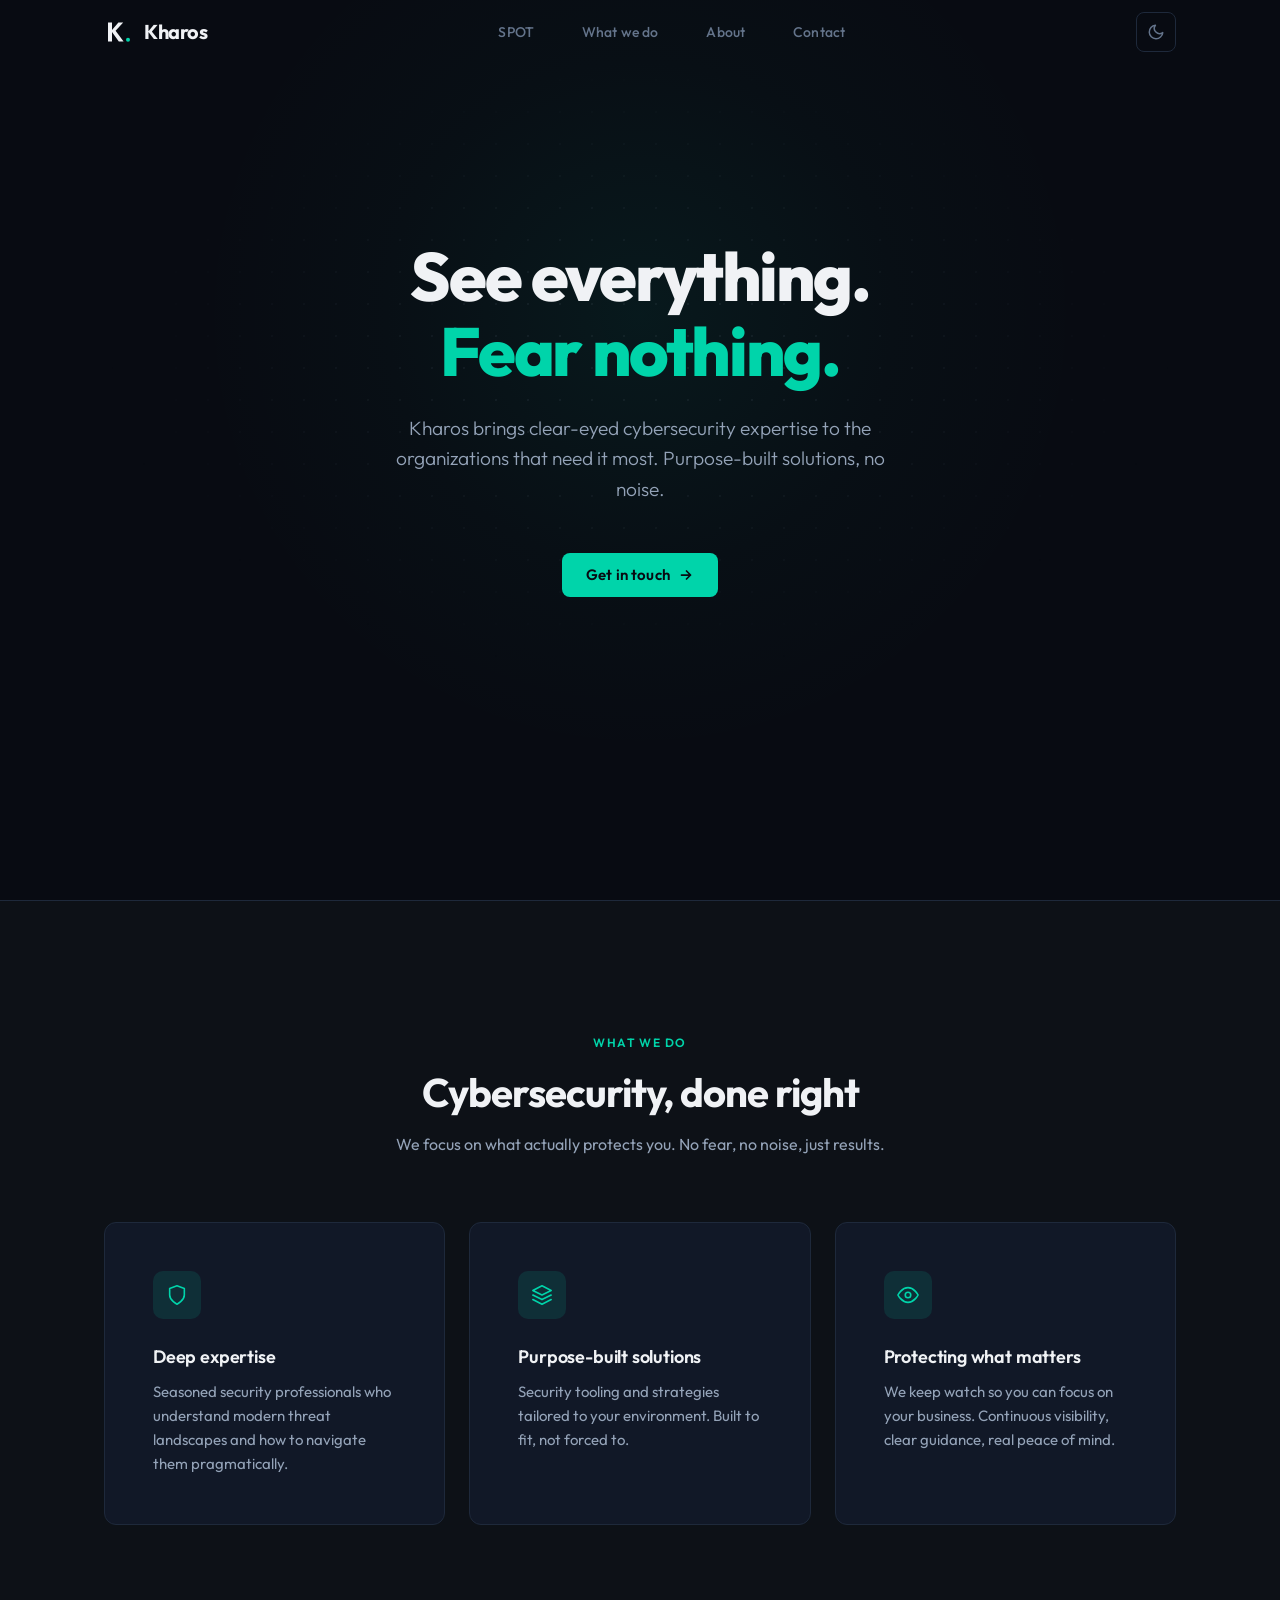
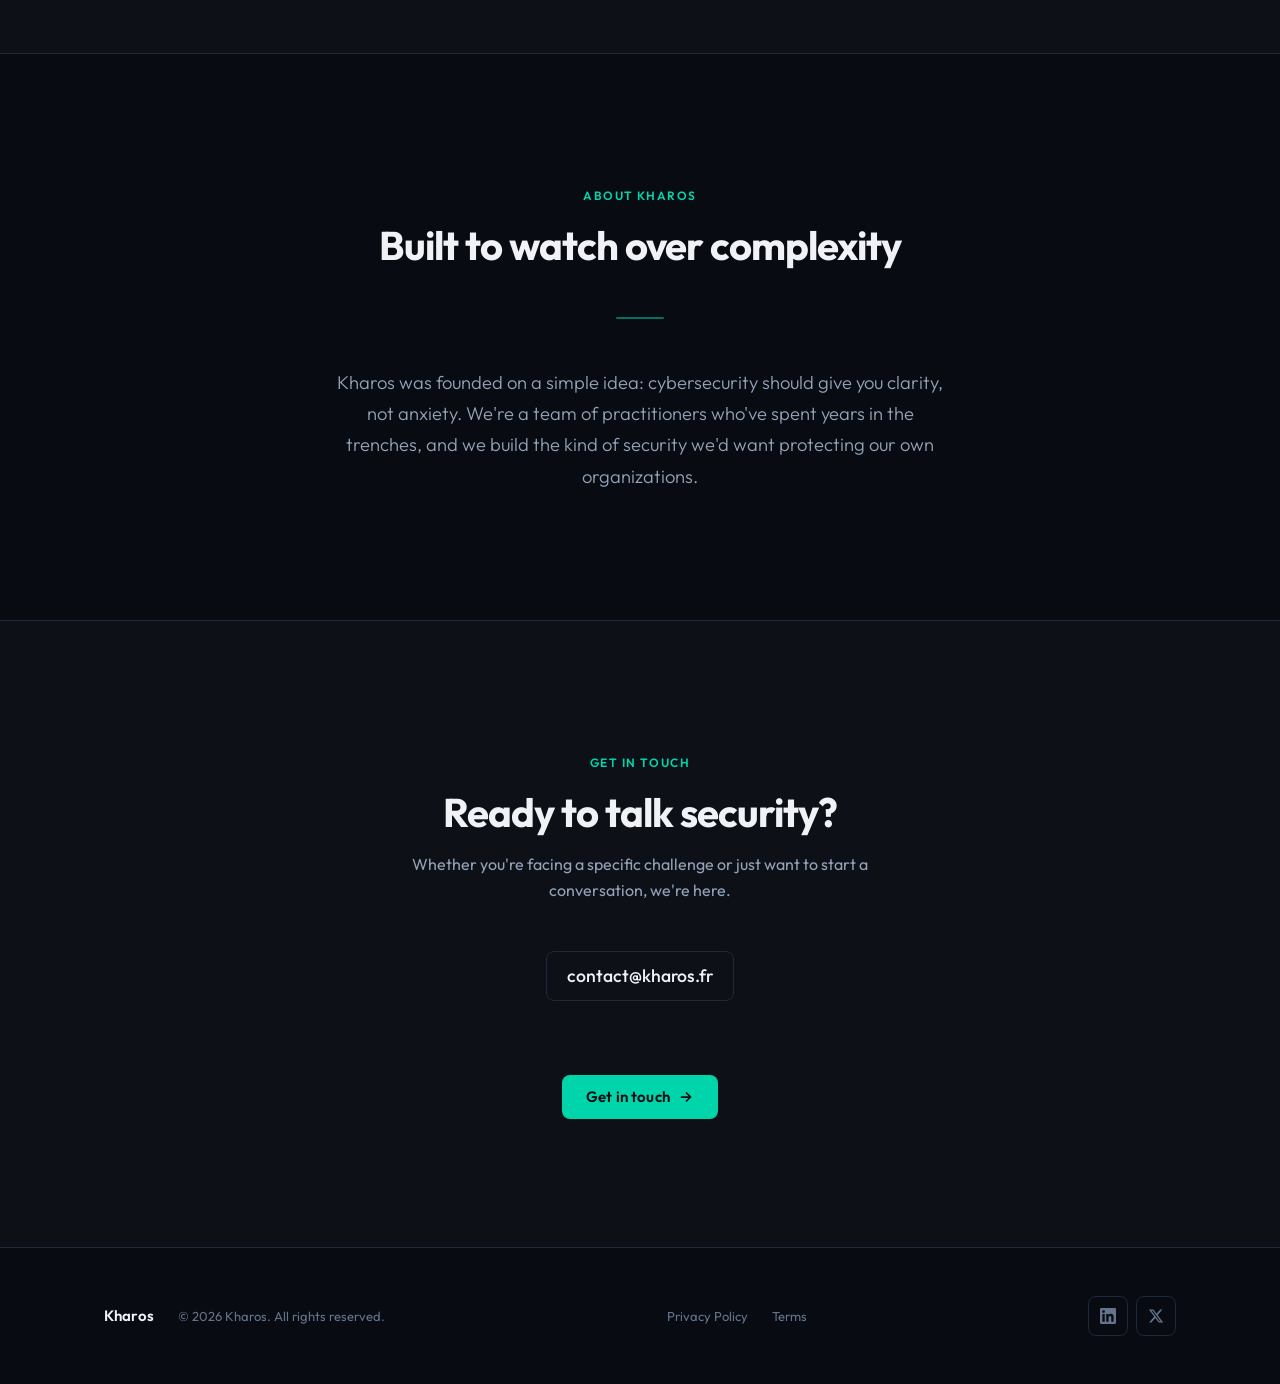
==== index.html @ 01a0dfa3 "initial commit" ====
<!doctype html>
<html lang="en" data-theme="dark">
  <head>
    <meta charset="UTF-8" />
    <meta name="viewport" content="width=device-width, initial-scale=1.0" />
    <title>Kharos | See Everything. Fear Nothing.</title>
    <meta
      name="description"
      content="Kharos delivers modern cybersecurity expertise and purpose-built security solutions. We protect what matters most."
    />
    <meta name="keywords" content="cybersecurity, security solutions, threat protection, Kharos" />
    <meta property="og:title" content="Kharos | See Everything. Fear Nothing." />
    <meta property="og:description" content="Modern cybersecurity expertise and purpose-built security solutions." />
    <meta property="og:type" content="website" />
    <meta property="og:url" content="https://kharos.fr" />
    <meta name="twitter:card" content="summary_large_image" />
    <link rel="canonical" href="https://kharos.fr" />
    <link rel="icon" type="image/svg+xml" href="logo-dark.svg" id="favicon" />

    <!-- Fonts -->
    <link rel="preconnect" href="https://fonts.googleapis.com" />
    <link rel="preconnect" href="https://fonts.gstatic.com" crossorigin />
    <link href="https://fonts.googleapis.com/css2?family=Outfit:wght@300;400;500;600;700;800&display=swap" rel="stylesheet" />

    <!-- Styles -->
    <link rel="stylesheet" href="styles.css" />
  </head>
  <body data-page="home">
    <!-- ==================== NAVIGATION ==================== -->
    <nav class="nav" id="nav" role="navigation" aria-label="Main navigation">
      <div class="container">
        <a href="index.html" class="nav-logo" aria-label="Kharos home">
          <img src="logo-dark.svg" alt="Kharos logo" width="24" height="24" class="logo-dark" />
          <img src="logo-light.svg" alt="Kharos logo" width="24" height="24" class="logo-light" />
          Kharos
        </a>
        <ul class="nav-links" id="navLinks" role="list">
          <li><a href="spot.html" data-i18n="nav.spot">SPOT</a></li>
          <li><a href="#services" data-i18n="nav.whatWeDo">What we do</a></li>
          <li><a href="#mission" data-i18n="nav.about">About</a></li>
          <li><a href="#contact" data-i18n="nav.contact">Contact</a></li>
        </ul>
        <div class="nav-right">
          <!-- <button class="lang-toggle" id="langToggle" aria-label="Switch language">FR</button> -->
          <button class="theme-toggle" id="themeToggle" aria-label="Toggle light/dark mode">
            <svg class="icon-moon" viewBox="0 0 24 24"><path d="M21 12.79A9 9 0 1 1 11.21 3a7 7 0 0 0 9.79 9.79z" /></svg>
            <svg class="icon-sun" viewBox="0 0 24 24">
              <circle cx="12" cy="12" r="5" />
              <line x1="12" y1="1" x2="12" y2="3" />
              <line x1="12" y1="21" x2="12" y2="23" />
              <line x1="4.22" y1="4.22" x2="5.64" y2="5.64" />
              <line x1="18.36" y1="18.36" x2="19.78" y2="19.78" />
              <line x1="1" y1="12" x2="3" y2="12" />
              <line x1="21" y1="12" x2="23" y2="12" />
              <line x1="4.22" y1="19.78" x2="5.64" y2="18.36" />
              <line x1="18.36" y1="5.64" x2="19.78" y2="4.22" />
            </svg>
          </button>
          <button class="nav-toggle" id="navToggle" aria-label="Toggle menu" aria-expanded="false">
            <span></span>
            <span></span>
            <span></span>
          </button>
        </div>
      </div>
    </nav>

    <!-- ==================== HERO ==================== -->
    <section class="hero" id="hero">
      <div class="hero-bg" aria-hidden="true"></div>
      <div class="hero-content">
        <h1 data-i18n-html="home.hero.headline">See everything.<br /><span class="accent">Fear nothing.</span></h1>
        <p data-i18n="home.hero.sub">
          Kharos brings clear-eyed cybersecurity expertise to the organizations that need it most. Purpose-built solutions, no noise.
        </p>
        <a href="#contact" class="btn btn-primary">
          <span data-i18n="home.hero.cta">Get in touch</span>
          <svg viewBox="0 0 16 16" fill="none" aria-hidden="true">
            <path d="M3.5 8h9M8.5 4l4 4-4 4" stroke="currentColor" stroke-width="1.75" stroke-linecap="round" stroke-linejoin="round" />
          </svg>
        </a>
      </div>
    </section>

    <!-- ==================== WHAT WE DO ==================== -->
    <section class="services" id="services">
      <div class="container">
        <div class="services-header fade-in">
          <span class="section-label" data-i18n="home.services.label">What we do</span>
          <h2 class="section-heading" data-i18n="home.services.heading">Cybersecurity, done right</h2>
          <p data-i18n="home.services.sub">We focus on what actually protects you. No fear, no noise, just results.</p>
        </div>

        <div class="cards">
          <div class="card fade-in">
            <div class="card-icon">
              <svg viewBox="0 0 24 24"><path d="M12 22s8-4 8-10V5l-8-3-8 3v7c0 6 8 10 8 10z" /></svg>
            </div>
            <h3 data-i18n="home.services.card1.title">Deep expertise</h3>
            <p data-i18n="home.services.card1.text">
              Seasoned security professionals who understand modern threat landscapes and how to navigate them pragmatically.
            </p>
          </div>

          <div class="card fade-in">
            <div class="card-icon">
              <svg viewBox="0 0 24 24">
                <path d="M12 2L2 7l10 5 10-5-10-5z" />
                <path d="M2 17l10 5 10-5" />
                <path d="M2 12l10 5 10-5" />
              </svg>
            </div>
            <h3 data-i18n="home.services.card2.title">Purpose-built solutions</h3>
            <p data-i18n="home.services.card2.text">Security tooling and strategies tailored to your environment. Built to fit, not forced to.</p>
          </div>

          <div class="card fade-in">
            <div class="card-icon">
              <svg viewBox="0 0 24 24">
                <path d="M1 12s4-8 11-8 11 8 11 8-4 8-11 8S1 12 1 12z" />
                <circle cx="12" cy="12" r="3" />
              </svg>
            </div>
            <h3 data-i18n="home.services.card3.title">Protecting what matters</h3>
            <p data-i18n="home.services.card3.text">
              We keep watch so you can focus on your business. Continuous visibility, clear guidance, real peace of mind.
            </p>
          </div>
        </div>
      </div>
    </section>

    <!-- ==================== MISSION / ABOUT ==================== -->
    <section class="mission" id="mission">
      <div class="container">
        <div class="mission-content fade-in">
          <span class="section-label" data-i18n="home.mission.label">About Kharos</span>
          <h2 class="section-heading" data-i18n="home.mission.heading">Built to watch over complexity</h2>
          <div class="divider" aria-hidden="true"></div>
          <p data-i18n="home.mission.text">
            Kharos was founded on a simple idea: cybersecurity should give you clarity, not anxiety. We're a team of practitioners who've spent years
            in the trenches, and we build the kind of security we'd want protecting our own organizations.
          </p>
        </div>
      </div>
    </section>

    <!-- ==================== CONTACT / CTA ==================== -->
    <section class="contact" id="contact">
      <div class="container">
        <div class="contact-content fade-in">
          <span class="section-label" data-i18n="home.contact.label">Get in touch</span>
          <h2 class="section-heading" data-i18n="home.contact.heading">Ready to talk security?</h2>
          <p style="margin-bottom: var(--space-2xl)" data-i18n="home.contact.text">
            Whether you're facing a specific challenge or just want to start a conversation, we're here.
          </p>
          <a href="mailto:contact@kharos.fr" class="contact-email">contact@kharos.fr</a>
          <br /><br />
          <a href="mailto:contact@kharos.fr" class="btn btn-primary">
            <span data-i18n="home.contact.cta">Get in touch</span>
            <svg viewBox="0 0 16 16" fill="none" aria-hidden="true">
              <path d="M3.5 8h9M8.5 4l4 4-4 4" stroke="currentColor" stroke-width="1.75" stroke-linecap="round" stroke-linejoin="round" />
            </svg>
          </a>
        </div>
      </div>
    </section>

    <!-- ==================== FOOTER ==================== -->
    <footer class="footer">
      <div class="container">
        <div class="footer-left">
          <span class="footer-brand">Kharos</span>
          <span class="footer-copy">&copy; 2026 Kharos. All rights reserved.</span>
        </div>
        <ul class="footer-links" role="list">
          <li><a href="#" data-i18n="footer.privacy">Privacy Policy</a></li>
          <li><a href="#" data-i18n="footer.terms">Terms</a></li>
        </ul>
        <div class="footer-social">
          <a href="#" aria-label="LinkedIn">
            <svg viewBox="0 0 24 24">
              <path
                d="M20.447 20.452h-3.554v-5.569c0-1.328-.027-3.037-1.852-3.037-1.853 0-2.136 1.445-2.136 2.939v5.667H9.351V9h3.414v1.561h.046c.477-.9 1.637-1.85 3.37-1.85 3.601 0 4.267 2.37 4.267 5.455v6.286zM5.337 7.433a2.062 2.062 0 01-2.063-2.065 2.064 2.064 0 112.063 2.065zm1.782 13.019H3.555V9h3.564v11.452zM22.225 0H1.771C.792 0 0 .774 0 1.729v20.542C0 23.227.792 24 1.771 24h20.451C23.2 24 24 23.227 24 22.271V1.729C24 .774 23.2 0 22.222 0h.003z"
              />
            </svg>
          </a>
          <a href="#" aria-label="X (Twitter)">
            <svg viewBox="0 0 24 24">
              <path
                d="M18.244 2.25h3.308l-7.227 8.26 8.502 11.24H16.17l-5.214-6.817L4.99 21.75H1.68l7.73-8.835L1.254 2.25H8.08l4.713 6.231zm-1.161 17.52h1.833L7.084 4.126H5.117z"
              />
            </svg>
          </a>
        </div>
      </div>
    </footer>

    <!-- Scripts -->
    <script src="main.js"></script>
    <script src="i18n.js"></script>
  </body>
</html>
---- styles.css ----
/* ==========================================================
   CSS CUSTOM PROPERTIES
   Edit these to quickly change colors, fonts, and spacing.
   ========================================================== */
:root {
    /* Background tones: deep navy-charcoal, not pure black */
    --bg-primary:    #080b12;
    --bg-secondary:  #0d1117;
    --bg-card:       #111827;
    --bg-card-hover: #161f2e;

    /* Accent: teal-cyan */
    --accent:        #00d4aa;
    --accent-dim:    rgba(0, 212, 170, 0.12);
    --accent-glow:   rgba(0, 212, 170, 0.25);

    /* Text */
    --text-primary:   #f0f2f5;
    --text-secondary: #94a3b8;
    --text-muted:     #64748b;

    /* Borders */
    --border:        #1e293b;
    --border-light:  #2d3a4d;

    /* Typography: follows 4pt baseline grid */
    --font-family:   'Outfit', sans-serif;
    --font-base:     1rem;       /* 16px */
    --line-height:   1.6;        /* 25.6px, comfortable for body text */

    /* Spacing scale: 8pt grid system */
    --space-xs:  0.25rem;  /* 4px */
    --space-sm:  0.5rem;   /* 8px */
    --space-md:  1rem;     /* 16px */
    --space-lg:  1.5rem;   /* 24px */
    --space-xl:  2rem;     /* 32px */
    --space-2xl: 3rem;     /* 48px */
    --space-3xl: 4rem;     /* 64px */
    --space-4xl: 6rem;     /* 96px */
    --space-5xl: 8rem;     /* 128px */

    /* Layout */
    --max-width:  1120px;
    --nav-height: 64px;      /* 8pt aligned */


    /* Nav overlay for scrolled state */
    --nav-bg: rgba(8, 11, 18, 0.85);
    --nav-mobile-bg: #080b12;
}

/* ==========================================================
   LIGHT MODE
   ========================================================== */
[data-theme="light"] {
    --bg-primary:    #ffffff;
    --bg-secondary:  #f8f9fb;
    --bg-card:       #f1f3f6;
    --bg-card-hover: #e8ebf0;

    --accent:        #00a884;
    --accent-dim:    rgba(0, 168, 132, 0.1);
    --accent-glow:   rgba(0, 168, 132, 0.2);

    --text-primary:   #0f1419;
    --text-secondary: #536471;
    --text-muted:     #8899a6;

    --border:        #e1e4e8;
    --border-light:  #cfd4da;

    --nav-bg: rgba(255, 255, 255, 0.85);
    --nav-mobile-bg: #ffffff;
}

/* ==========================================================
   RESET & BASE
   ========================================================== */
*, *::before, *::after {
    margin: 0;
    padding: 0;
    box-sizing: border-box;
}

html {
    scroll-behavior: smooth;
    -webkit-font-smoothing: antialiased;
    -moz-osx-font-smoothing: grayscale;
}

body {
    font-family: var(--font-family);
    font-size: var(--font-base);
    line-height: var(--line-height);
    color: var(--text-secondary);
    background-color: var(--bg-primary);
    overflow-x: hidden;
}

/* Prevent scroll when mobile menu is open (iOS-safe) */
body.menu-open {
    overflow: hidden;
    position: fixed;
    width: 100%;
    /* top is set dynamically via JS to preserve scroll position */
}

a {
    color: inherit;
    text-decoration: none;
}

img { max-width: 100%; display: block; }

/* Utility: constrain content width */
.container {
    width: 100%;
    max-width: var(--max-width);
    margin: 0 auto;
    padding: 0 var(--space-lg);
}

/* ==========================================================
   NAVIGATION
   ========================================================== */
.nav {
    position: fixed;
    top: 0;
    left: 0;
    right: 0;
    z-index: 100;
    height: var(--nav-height);
    display: flex;
    align-items: center;
    transition: background 0.3s ease, border-color 0.3s ease;
    border-bottom: 1px solid transparent;
}

.nav.scrolled {
    background: var(--nav-bg);
    backdrop-filter: blur(16px);
    -webkit-backdrop-filter: blur(16px);
    border-bottom-color: var(--border);
}

.nav .container {
    display: flex;
    align-items: center;
    justify-content: space-between;
}

.nav-logo {
    display: flex;
    align-items: center;
    gap: 0.5rem;
    font-size: 1.25rem;
    font-weight: 700;
    color: var(--text-primary);
    letter-spacing: -0.02em;
}

.nav-logo img {
    height: 24px;
    width: auto;
}

/* Toggle logo per theme */
.nav-logo .logo-dark  { display: block; }
.nav-logo .logo-light { display: none; }
[data-theme="light"] .nav-logo .logo-dark  { display: none; }
[data-theme="light"] .nav-logo .logo-light { display: block; }

.nav-links {
    display: flex;
    align-items: center;
    gap: var(--space-2xl);
    list-style: none;
}

.nav-links a {
    font-size: 0.875rem;
    font-weight: 500;
    color: var(--text-muted);
    transition: color 0.2s ease;
    letter-spacing: 0.01em;
}

.nav-links a:hover {
    color: var(--text-primary);
}

/* Theme toggle button in nav */
.theme-toggle {
    display: flex;
    align-items: center;
    justify-content: center;
    width: 40px;
    height: 40px;
    border-radius: 8px;
    border: 1px solid var(--border);
    background: transparent;
    color: var(--text-muted);
    cursor: pointer;
    transition: border-color 0.2s ease, color 0.2s ease;
    flex-shrink: 0;
}

.theme-toggle:hover {
    border-color: var(--border-light);
    color: var(--text-primary);
}

.theme-toggle svg {
    width: 18px;
    height: 18px;
    stroke: currentColor;
    fill: none;
    stroke-width: 2;
    stroke-linecap: round;
    stroke-linejoin: round;
}

/* Hide the inactive icon */
.theme-toggle .icon-moon  { display: block; }
.theme-toggle .icon-sun   { display: none; }
[data-theme="light"] .theme-toggle .icon-moon  { display: none; }
[data-theme="light"] .theme-toggle .icon-sun   { display: block; }

/* Mobile menu toggle */
.nav-toggle {
    display: none;
    background: none;
    border: none;
    cursor: pointer;
    padding: var(--space-sm);
}

.nav-toggle span {
    display: block;
    width: 22px;
    height: 2px;
    background: var(--text-primary);
    margin: 5px 0;
    border-radius: 1px;
    transition: transform 0.25s ease, opacity 0.25s ease;
}

.nav-toggle.active span:nth-child(1) {
    transform: translateY(7px) rotate(45deg);
}
.nav-toggle.active span:nth-child(2) {
    opacity: 0;
}
.nav-toggle.active span:nth-child(3) {
    transform: translateY(-7px) rotate(-45deg);
}

/* Desktop: nav-right holds lang toggle + theme toggle + hamburger */
.nav-right {
    display: flex;
    align-items: center;
    gap: var(--space-sm);
}

/* Language toggle */
.lang-toggle {
    display: flex;
    align-items: center;
    justify-content: center;
    width: 40px;
    height: 40px;
    border-radius: 8px;
    border: 1px solid var(--border);
    background: transparent;
    color: var(--text-muted);
    font-family: var(--font-family);
    font-size: 0.75rem;
    font-weight: 700;
    letter-spacing: 0.04em;
    cursor: pointer;
    transition: border-color 0.2s ease, color 0.2s ease;
    flex-shrink: 0;
}

.lang-toggle:hover {
    border-color: var(--border-light);
    color: var(--text-primary);
}

/* ==========================================================
   BUTTONS
   Min height 44px for touch targets (WCAG 2.5.5)
   ========================================================== */
.btn {
    display: inline-flex;
    align-items: center;
    justify-content: center;
    gap: 0.5rem;
    font-family: var(--font-family);
    font-size: 0.9375rem;
    font-weight: 600;
    min-height: 44px;
    padding: 0.625rem 1.5rem;
    border-radius: 8px;
    border: none;
    cursor: pointer;
    transition: all 0.25s ease;
    letter-spacing: 0.01em;
}

.btn-primary {
    background: var(--accent);
    color: #080b12;
}

[data-theme="light"] .btn-primary {
    color: #ffffff;
}

.btn-primary:hover {
    filter: brightness(1.1);
    box-shadow: 0 0 24px var(--accent-glow);
    transform: translateY(-1px);
}

.btn-outline {
    background: transparent;
    color: var(--text-primary);
    border: 1px solid var(--border-light);
}

.btn-outline:hover {
    border-color: var(--accent);
    color: var(--accent);
}

/* Button arrow */
.btn svg {
    width: 16px;
    height: 16px;
    transition: transform 0.2s ease;
}

.btn:hover svg {
    transform: translateX(3px);
}

/* ==========================================================
   SECTION DEFAULTS
   ========================================================== */
section {
    padding: var(--space-5xl) 0;
}

.section-label {
    display: inline-block;
    font-size: 0.75rem;
    font-weight: 600;
    letter-spacing: 0.12em;
    text-transform: uppercase;
    color: var(--accent);
    margin-bottom: var(--space-md);
}

.section-heading {
    font-size: clamp(1.75rem, 3.5vw, 2.5rem);
    font-weight: 700;
    color: var(--text-primary);
    line-height: 1.2;
    letter-spacing: -0.025em;
    margin-bottom: var(--space-md);
}

/* ==========================================================
   HERO
   ========================================================== */
.hero {
    position: relative;
    min-height: 100vh;
    display: flex;
    align-items: center;
    justify-content: center;
    text-align: center;
    padding-top: var(--nav-height);
    overflow: hidden;
}

/* Subtle radial grid background */
.hero-bg {
    position: absolute;
    inset: 0;
    z-index: 0;
    overflow: hidden;
}

/* Radial glow at center-top */
.hero-bg::before {
    content: '';
    position: absolute;
    top: -15%;
    left: 50%;
    transform: translateX(-50%);
    width: 900px;
    height: 900px;
    background: radial-gradient(
        ellipse at center,
        rgba(0, 212, 170, 0.07) 0%,
        rgba(0, 212, 170, 0.02) 40%,
        transparent 70%
    );
    pointer-events: none;
}

[data-theme="light"] .hero-bg::before {
    background: radial-gradient(
        ellipse at center,
        rgba(0, 168, 132, 0.06) 0%,
        rgba(0, 168, 132, 0.02) 40%,
        transparent 70%
    );
}

/* Dot grid overlay */
.hero-bg::after {
    content: '';
    position: absolute;
    inset: 0;
    background-image: radial-gradient(
        rgba(148, 163, 184, 0.08) 1px,
        transparent 1px
    );
    background-size: 32px 32px;
    mask-image: radial-gradient(ellipse 60% 50% at 50% 40%, black 20%, transparent 70%);
    -webkit-mask-image: radial-gradient(ellipse 60% 50% at 50% 40%, black 20%, transparent 70%);
    pointer-events: none;
}

[data-theme="light"] .hero-bg::after {
    background-image: radial-gradient(
        rgba(15, 20, 25, 0.06) 1px,
        transparent 1px
    );
}

.hero-content {
    position: relative;
    z-index: 1;
    max-width: 720px;
    padding: 0 var(--space-lg);
}

.hero h1 {
    font-size: clamp(2.5rem, 6.5vw, 4.25rem);
    font-weight: 800;
    color: var(--text-primary);
    line-height: 1.1;
    letter-spacing: -0.035em;
    margin-bottom: var(--space-lg);
}

/* Accent word in headline */
.hero h1 .accent {
    color: var(--accent);
}

.hero p {
    font-size: clamp(1.05rem, 2vw, 1.2rem);
    color: var(--text-secondary);
    max-width: 520px;
    margin: 0 auto var(--space-2xl);
    line-height: 1.6;
    font-weight: 300;
}

/* ==========================================================
   WHAT WE DO:3-card grid
   ========================================================== */
.services {
    background: var(--bg-secondary);
    border-top: 1px solid var(--border);
    border-bottom: 1px solid var(--border);
}

.services-header {
    text-align: center;
    max-width: 560px;
    margin: 0 auto var(--space-3xl);
}

.cards {
    display: grid;
    grid-template-columns: repeat(3, 1fr);
    gap: var(--space-lg);
}

.card {
    background: var(--bg-card);
    border: 1px solid var(--border);
    border-radius: 12px;
    padding: var(--space-2xl);
    transition: border-color 0.3s ease, background 0.3s ease;
}

.card:hover {
    border-color: var(--border-light);
    background: var(--bg-card-hover);
}

.card-icon {
    width: 48px;
    height: 48px;
    border-radius: 10px;
    background: var(--accent-dim);
    display: flex;
    align-items: center;
    justify-content: center;
    margin-bottom: var(--space-lg);
}

.card-icon svg {
    width: 22px;
    height: 22px;
    stroke: var(--accent);
    fill: none;
    stroke-width: 1.75;
    stroke-linecap: round;
    stroke-linejoin: round;
}

.card h3 {
    font-size: 1.125rem;
    font-weight: 600;
    color: var(--text-primary);
    margin-bottom: var(--space-sm);
    letter-spacing: -0.01em;
}

.card p {
    font-size: 0.9375rem;
    color: var(--text-secondary);
    line-height: 1.6;
}

/* ==========================================================
   MISSION / ABOUT
   ========================================================== */
.mission {
    text-align: center;
}

.mission-content {
    max-width: 620px;
    margin: 0 auto;
}

.mission-content p {
    font-size: clamp(1.05rem, 2vw, 1.15rem);
    color: var(--text-secondary);
    line-height: 1.7;
    font-weight: 300;
}

/* Divider line */
.divider {
    width: 48px;
    height: 2px;
    background: var(--accent);
    border-radius: 1px;
    margin: var(--space-2xl) auto;
    opacity: 0.5;
}

/* ==========================================================
   CONTACT / CTA
   ========================================================== */
.contact {
    background: var(--bg-secondary);
    border-top: 1px solid var(--border);
    text-align: center;
}

.contact-content {
    max-width: 520px;
    margin: 0 auto;
}

.contact-email {
    display: inline-block;
    font-size: 1.1rem;
    font-weight: 500;
    color: var(--text-primary);
    margin-bottom: var(--space-2xl);
    padding: 0.625rem 1.25rem;
    border: 1px solid var(--border);
    border-radius: 8px;
    transition: border-color 0.2s ease, color 0.2s ease;
}

.contact-email:hover {
    border-color: var(--accent);
    color: var(--accent);
}

/* ==========================================================
   FOOTER
   ========================================================== */
.footer {
    padding: var(--space-2xl) 0;
    border-top: 1px solid var(--border);
}

.footer .container {
    display: flex;
    align-items: center;
    justify-content: space-between;
    flex-wrap: wrap;
    gap: var(--space-md);
}

.footer-left {
    display: flex;
    align-items: center;
    gap: var(--space-lg);
}

.footer-brand {
    font-size: 0.9375rem;
    font-weight: 600;
    color: var(--text-primary);
}

.footer-copy {
    font-size: 0.8125rem;
    color: var(--text-muted);
}

.footer-links {
    display: flex;
    align-items: center;
    gap: var(--space-lg);
    list-style: none;
}

.footer-links a {
    font-size: 0.8125rem;
    color: var(--text-muted);
    transition: color 0.2s ease;
}

.footer-links a:hover {
    color: var(--text-primary);
}

/* Social icons:44px min touch target */
.footer-social {
    display: flex;
    align-items: center;
    gap: var(--space-sm);
}

.footer-social a {
    display: flex;
    align-items: center;
    justify-content: center;
    width: 40px;
    height: 40px;
    border-radius: 8px;
    border: 1px solid var(--border);
    transition: border-color 0.2s ease, color 0.2s ease;
    color: var(--text-muted);
}

.footer-social a:hover {
    border-color: var(--border-light);
    color: var(--text-primary);
}

.footer-social svg {
    width: 16px;
    height: 16px;
    fill: currentColor;
}

/* ==========================================================
   SCROLL ANIMATIONS
   ========================================================== */
.fade-in {
    opacity: 0;
    transform: translateY(20px);
    transition: opacity 0.6s ease, transform 0.6s ease;
}

.fade-in.visible {
    opacity: 1;
    transform: translateY(0);
}

/* Staggered delays for cards */
.card:nth-child(1) { transition-delay: 0s; }
.card:nth-child(2) { transition-delay: 0.1s; }
.card:nth-child(3) { transition-delay: 0.2s; }

/* ==========================================================
   RESPONSIVE
   ========================================================== */

/* Tablet & mobile */
@media (max-width: 768px) {
    section {
        padding: var(--space-4xl) 0;
    }

    .cards {
        grid-template-columns: 1fr;
        gap: var(--space-md);
    }

    .card {
        padding: var(--space-lg);
    }

    /* Mobile menu:fixed overlay */
    .nav-links {
        position: fixed;
        top: 0;
        left: 0;
        right: 0;
        bottom: 0;
        z-index: 99;
        flex-direction: column;
        align-items: center;
        justify-content: center;
        gap: var(--space-2xl);
        background: var(--nav-mobile-bg);
        /* Hidden by default:use visibility + opacity for smooth transition */
        visibility: hidden;
        opacity: 0;
        pointer-events: none;
        transition: opacity 0.25s ease, visibility 0.25s ease;
    }

    .nav-links.open {
        visibility: visible;
        opacity: 1;
        pointer-events: auto;
    }

    .nav-links a {
        font-size: 1.25rem;
        color: var(--text-primary);
    }

    .nav-toggle {
        display: block;
        position: relative;
        z-index: 101;
    }

    .footer .container {
        flex-direction: column;
        text-align: center;
        gap: var(--space-lg);
    }

    .footer-left {
        flex-direction: column;
    }
}

/* Small mobile */
@media (max-width: 480px) {
    .hero h1 {
        font-size: 2.25rem;
    }

    .btn {
        width: 100%;
        justify-content: center;
    }
}
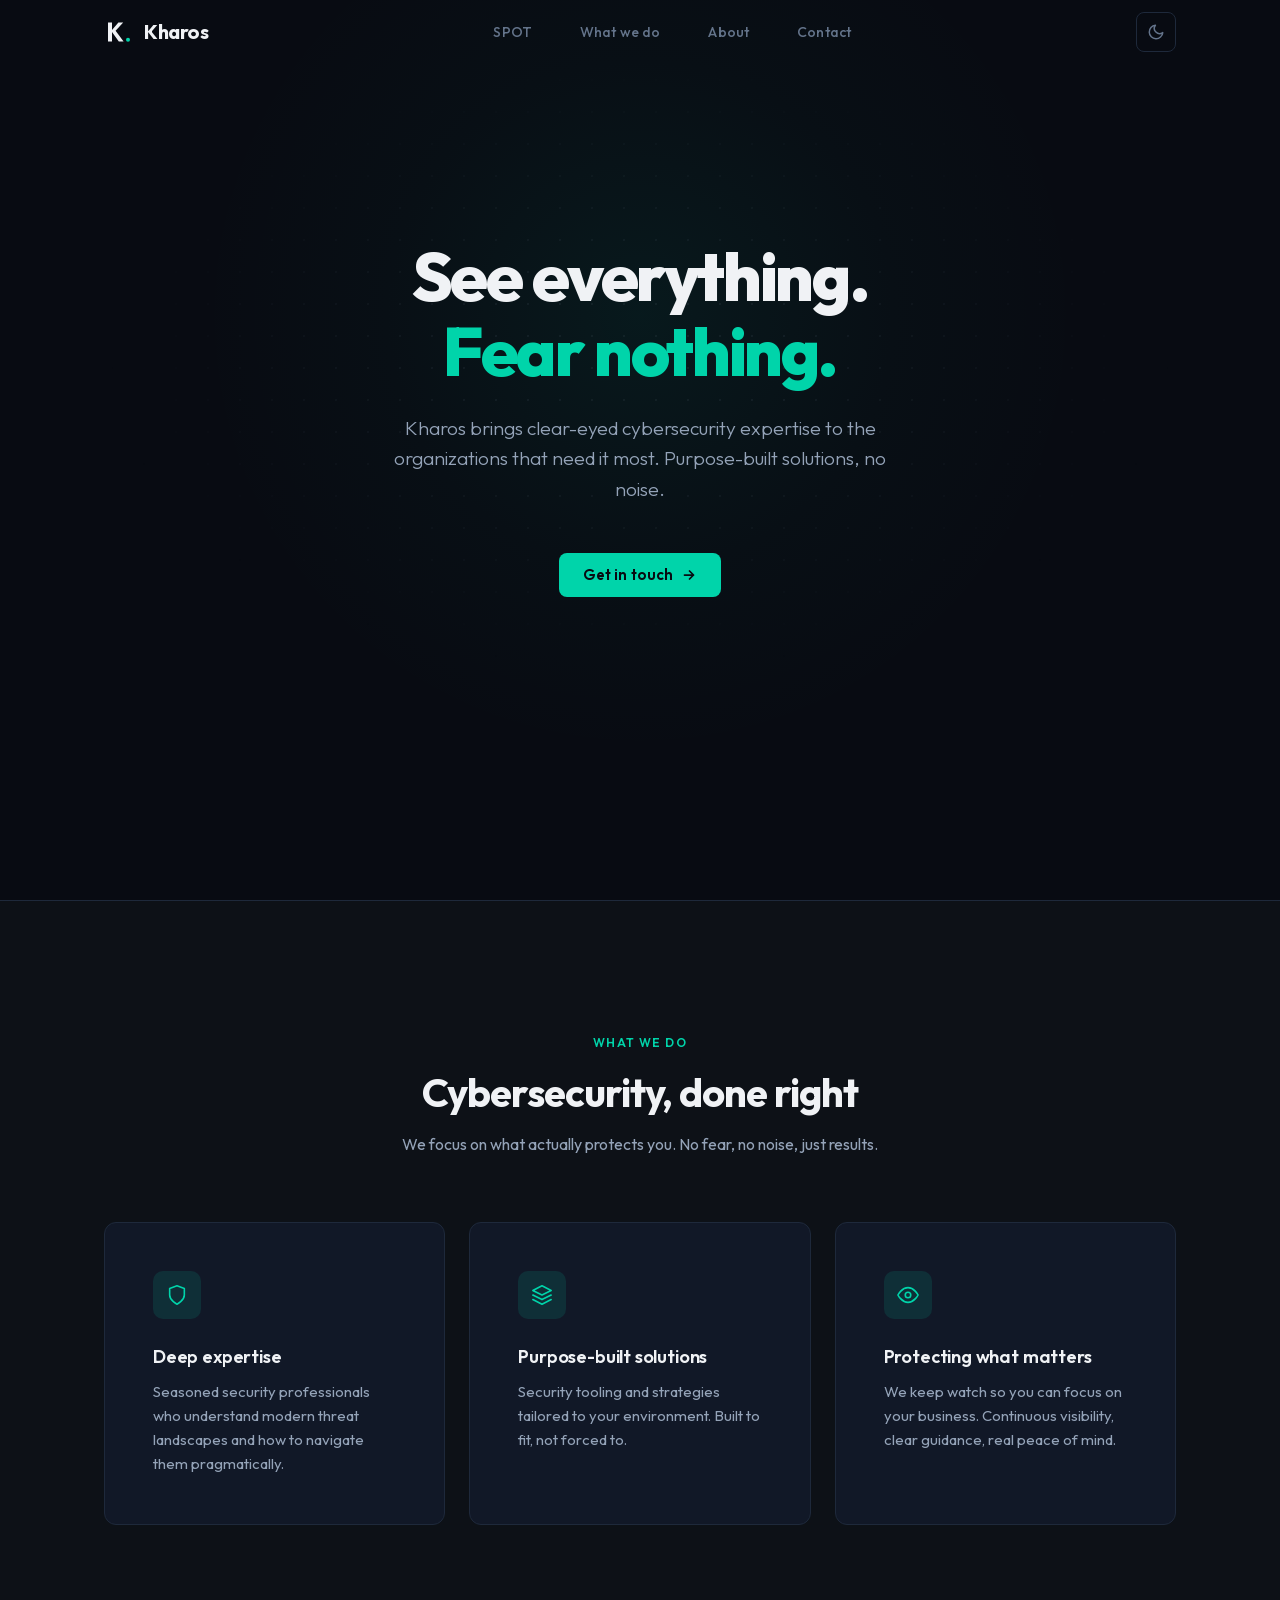
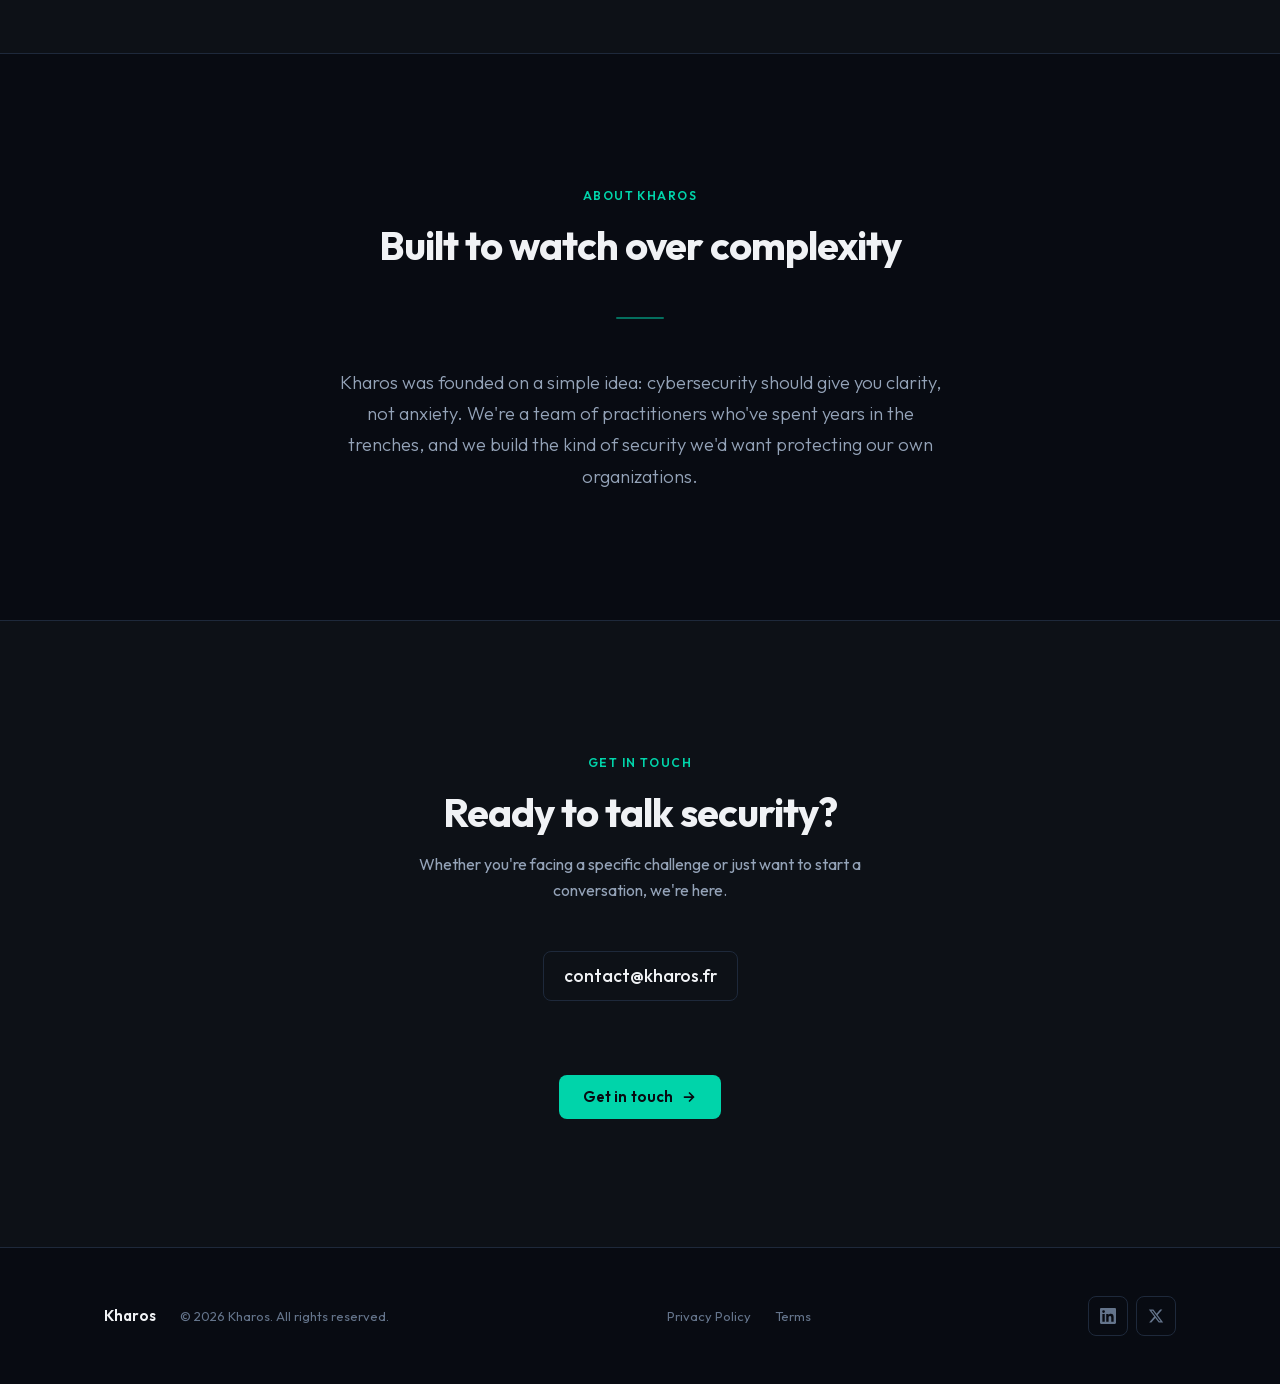
==== commit 914ecde5: "add saving calculator + selfhosted fonts to remove google cdn dependency" ====
--- a/index.html
+++ b/index.html
@@ -16,11 +16,6 @@
     <meta name="twitter:card" content="summary_large_image" />
     <link rel="canonical" href="https://kharos.fr" />
     <link rel="icon" type="image/svg+xml" href="logo-dark.svg" id="favicon" />
-
-    <!-- Fonts -->
-    <link rel="preconnect" href="https://fonts.googleapis.com" />
-    <link rel="preconnect" href="https://fonts.gstatic.com" crossorigin />
-    <link href="https://fonts.googleapis.com/css2?family=Outfit:wght@300;400;500;600;700;800&display=swap" rel="stylesheet" />
 
     <!-- Styles -->
     <link rel="stylesheet" href="styles.css" />
--- a/styles.css
+++ b/styles.css
@@ -1,3 +1,30 @@
+/* ==========================================================
+   SELF-HOSTED FONTS
+   Variable font — covers weights 300–800 with two files.
+   ========================================================== */
+@font-face {
+  font-family: 'Outfit';
+  font-style: normal;
+  font-weight: 300 800;
+  font-display: swap;
+  src: url('fonts/outfit-latin-ext.woff2') format('woff2');
+  unicode-range: U+0100-02BA, U+02BD-02C5, U+02C7-02CC, U+02CE-02D7,
+                 U+02DD-02FF, U+0304, U+0308, U+0329, U+1D00-1DBF,
+                 U+1E00-1E9F, U+1EF2-1EFF, U+2020, U+20A0-20AB,
+                 U+20AD-20C0, U+2113, U+2C60-2C7F, U+A720-A7FF;
+}
+@font-face {
+  font-family: 'Outfit';
+  font-style: normal;
+  font-weight: 300 800;
+  font-display: swap;
+  src: url('fonts/outfit-latin.woff2') format('woff2');
+  unicode-range: U+0000-00FF, U+0131, U+0152-0153, U+02BB-02BC, U+02C6,
+                 U+02DA, U+02DC, U+0304, U+0308, U+0329, U+2000-206F,
+                 U+20AC, U+2122, U+2191, U+2193, U+2212, U+2215,
+                 U+FEFF, U+FFFD;
+}
+
 /* ==========================================================
    CSS CUSTOM PROPERTIES
    Edit these to quickly change colors, fonts, and spacing.
